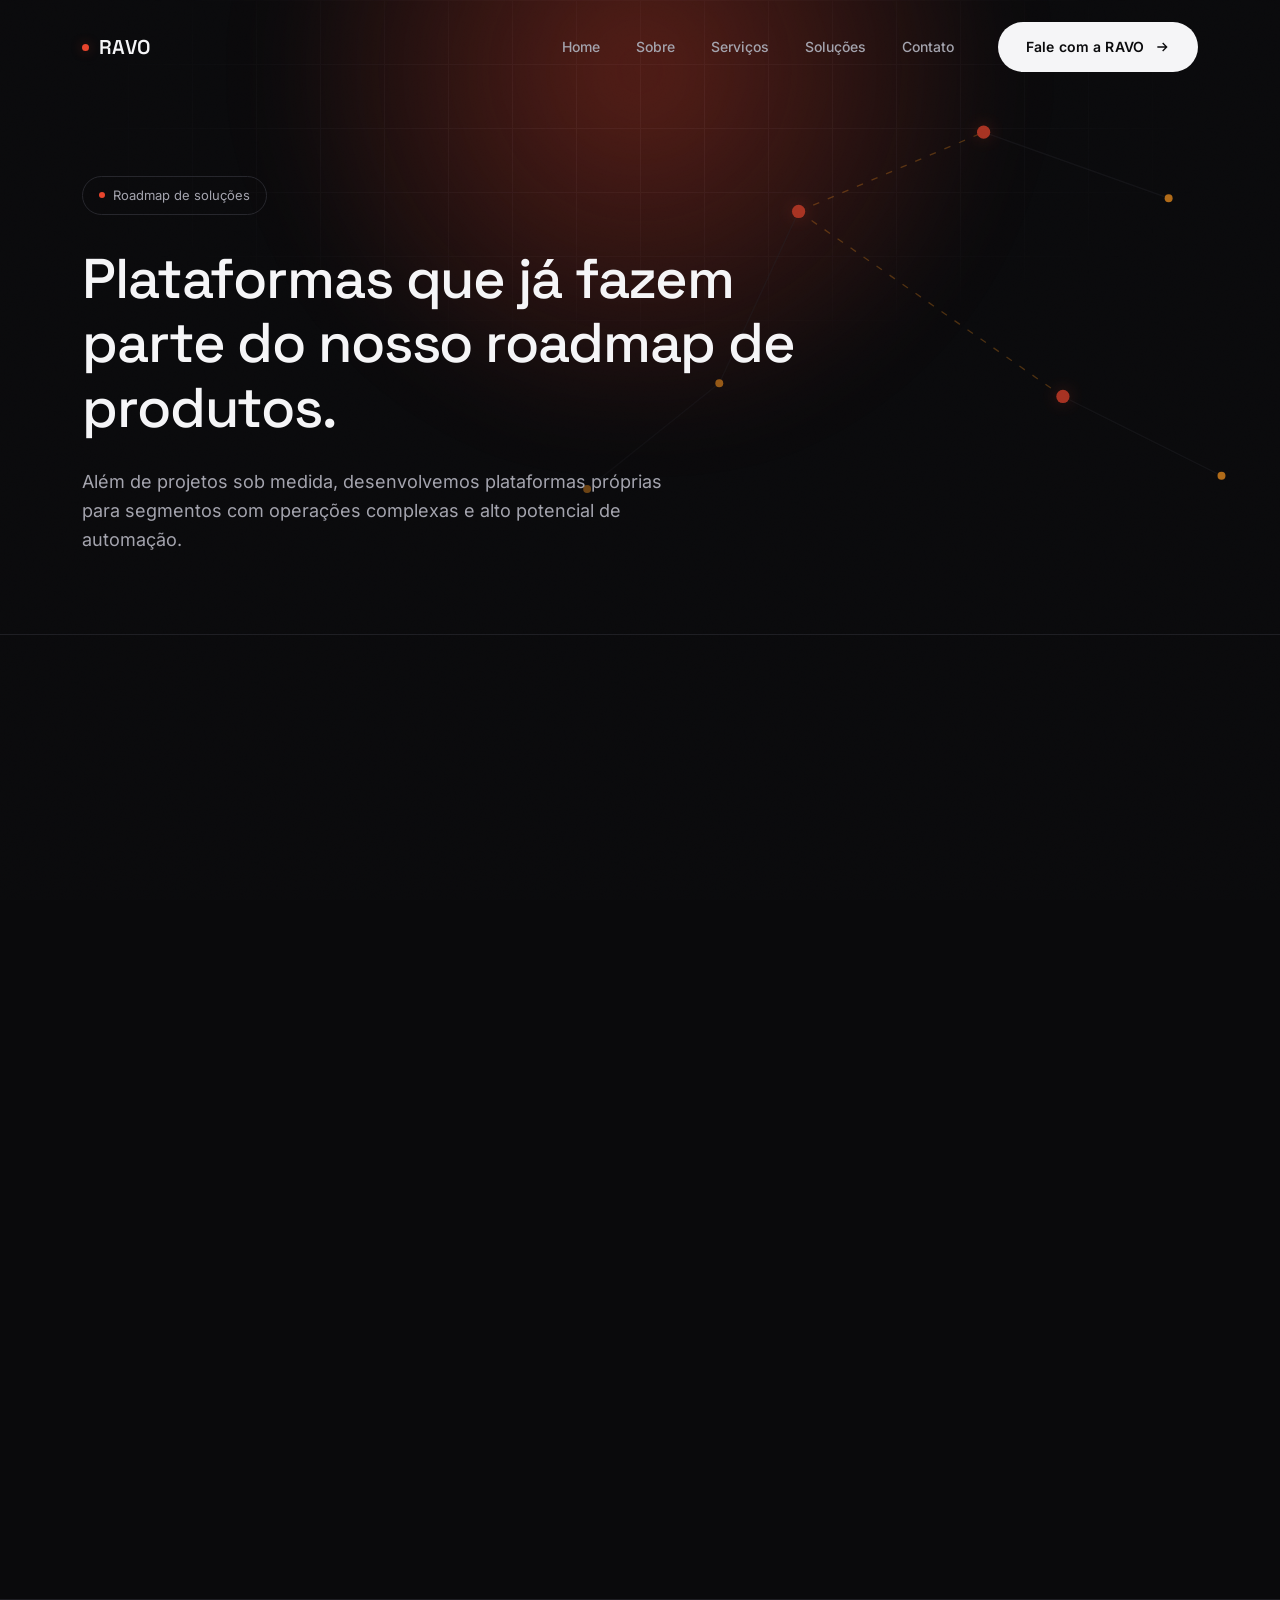
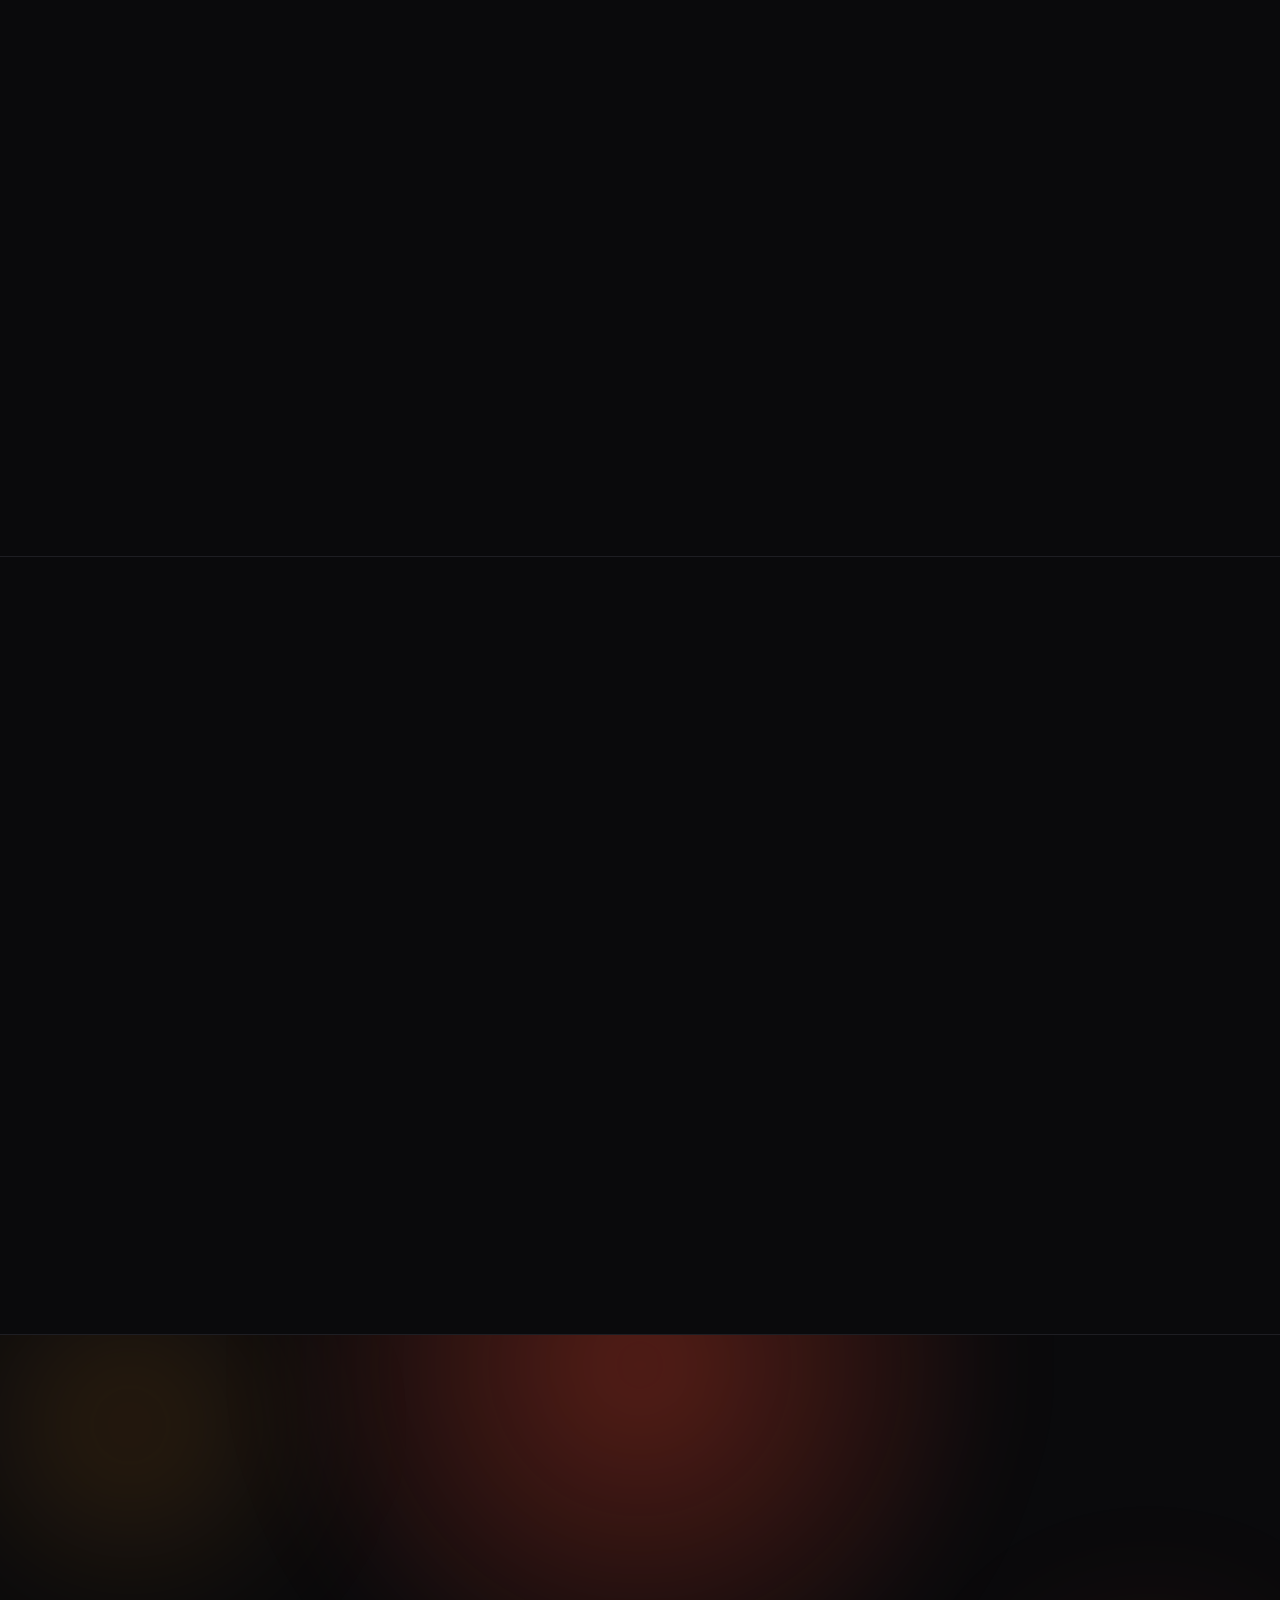
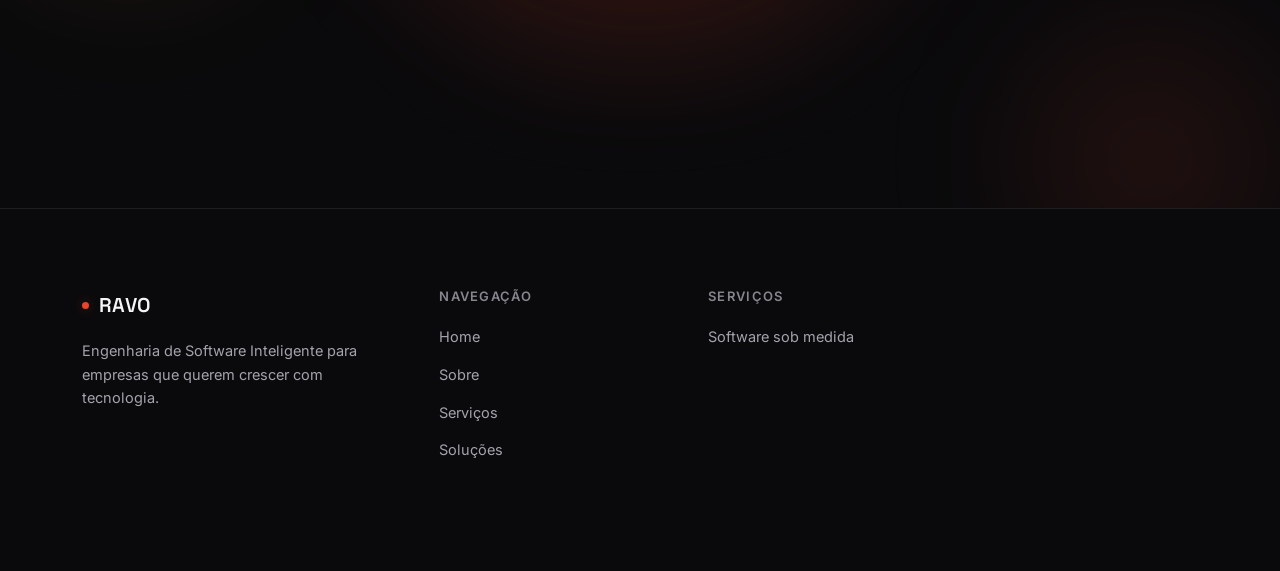
==== solucoes.html @ ee129178 "Correção ortográfica: Inteligência Artificial" ====
<!DOCTYPE html>
<html lang="pt-BR">
<head>
<meta charset="UTF-8">
<meta name="viewport" content="width=device-width, initial-scale=1.0">
<meta name="view-transition" content="same-origin">
<title>Soluções — RAVO</title>
<meta name="description" content="Plataforma Jurídica com IA, Plataforma de Auditoria de Jornada, Plataformas SaaS e Sistemas Corporativos — o roadmap de soluções da RAVO.">
<link rel="canonical" href="https://ravocompany.com.br/solucoes.html">
<link rel="icon" type="image/svg+xml" href="assets/images/favicon.svg">
<link rel="alternate icon" href="assets/images/favicon.ico">
<link rel="apple-touch-icon" href="assets/images/apple-touch-icon.png">
<link rel="manifest" href="site.webmanifest">
<meta name="theme-color" content="#E8442C">
<meta property="og:type" content="website">
<meta property="og:site_name" content="RAVO">
<meta property="og:url" content="https://ravocompany.com.br/solucoes.html">
<meta property="og:title" content="Soluções — RAVO">
<meta property="og:description" content="Plataforma Jurídica com IA, Plataforma de Auditoria de Jornada, Plataformas SaaS e Sistemas Corporativos — o roadmap de soluções da RAVO.">
<meta property="og:image" content="https://ravocompany.com.br/assets/images/og-image.png">
<meta property="og:image:width" content="1200">
<meta property="og:image:height" content="630">
<meta name="twitter:card" content="summary_large_image">
<meta name="twitter:title" content="Soluções — RAVO">
<meta name="twitter:description" content="Plataforma Jurídica com IA, Plataforma de Auditoria de Jornada, Plataformas SaaS e Sistemas Corporativos — o roadmap de soluções da RAVO.">
<meta name="twitter:image" content="https://ravocompany.com.br/assets/images/og-image.png">
<link rel="stylesheet" href="assets/css/styles.min.css">
<script type="application/ld+json">
{
  "@context": "https://schema.org",
  "@type": "Organization",
  "name": "RAVO",
  "url": "https://ravocompany.com.br/",
  "logo": "https://ravocompany.com.br/assets/images/favicon.svg",
  "description": "A RAVO é uma AI Software House que projeta, desenvolve e evolui plataformas digitais que aumentam produtividade, automatizam processos e geram vantagem competitiva.",
  "email": "sistema@ravocompany.com.br",
  "telephone": "+55-64-99964-9783",
  "areaServed": "BR"
}
</script>
</head>
<body>

<a href="#main-content" class="skip-link">Pular para o conteúdo</a>
<div class="grain" aria-hidden="true"></div>

<header class="header">
  <div class="container">
    <a href="index.html" class="logo"><span class="dot"></span>RAVO</a>
    <nav class="nav-desktop">
      <div class="nav-links">
        <a href="index.html">Home</a>
        <a href="sobre.html">Sobre</a>
        <a href="servicos.html">Serviços</a>
        <a href="solucoes.html">Soluções</a>
        <a href="contato.html">Contato</a>
      </div>
      <a href="contato.html" class="btn btn-primary">Fale com a RAVO
        <svg viewBox="0 0 24 24" fill="none" stroke="currentColor" stroke-width="2"><path d="M5 12h14M13 6l6 6-6 6"/></svg>
      </a>
    </nav>
    <button class="nav-toggle" id="nav-toggle" aria-label="Abrir menu" aria-expanded="false" aria-controls="nav-mobile-menu"><span></span><span></span><span></span></button>
  </div>
</header>

<nav class="nav-mobile" id="nav-mobile-menu" aria-label="Menu mobile">
  <a href="index.html">Home</a>
  <a href="sobre.html">Sobre</a>
  <a href="servicos.html">Serviços</a>
  <a href="solucoes.html">Soluções</a>
  <a href="contato.html">Contato</a>
  <a href="contato.html" class="btn btn-primary">Fale com a RAVO</a>
</nav>

<!-- ===== PAGE HERO ===== -->
<section class="hero page-hero" id="main-content">
  <div class="hero-grid"></div>
  <div class="hero-glow"></div>
  <svg class="hero-network" viewBox="0 0 1000 480" preserveAspectRatio="xMidYMid slice" aria-hidden="true">
    <g class="links">
      <line class="link-flow" x1="620" y1="160" x2="760" y2="100"/>
      <line class="link" x1="760" y1="100" x2="900" y2="150"/>
      <line class="link" x1="620" y1="160" x2="560" y2="290"/>
      <line class="link-flow" x1="620" y1="160" x2="820" y2="300"/>
      <line class="link" x1="820" y1="300" x2="940" y2="360"/>
      <line class="link" x1="560" y1="290" x2="460" y2="370"/>
    </g>
    <g class="nodes">
      <circle class="node" cx="900" cy="150" r="3" style="animation-delay:.5s"/>
      <circle class="node" cx="560" cy="290" r="3" style="animation-delay:1.2s"/>
      <circle class="node" cx="940" cy="360" r="3" style="animation-delay:.7s"/>
      <circle class="node" cx="460" cy="370" r="3" style="animation-delay:1.7s"/>
      <circle class="hub" cx="760" cy="100" r="5" style="animation-delay:.6s"/>
      <circle class="hub" cx="620" cy="160" r="5"/>
      <circle class="hub" cx="820" cy="300" r="5" style="animation-delay:1.9s"/>
    </g>
  </svg>
  <div class="container">
    <div class="hero-badge reveal is-visible"><span class="dot"></span>Roadmap de soluções</div>
    <h1 class="reveal is-visible">Plataformas que já fazem parte do nosso roadmap de produtos.</h1>
    <p class="reveal is-visible">Além de projetos sob medida, desenvolvemos plataformas próprias para segmentos com operações complexas e alto potencial de automação.</p>
  </div>
</section>

<!-- ===== PLATAFORMA JURÍDICA ===== -->
<section class="section" id="juridica">
  <div class="container">
    <div class="grid grid-2" style="align-items:start; gap:64px;">
      <div class="reveal">
        <div class="section-label">Plataforma Jurídica com IA</div>
        <h2 style="font-size:clamp(26px,3vw,38px); margin-bottom:20px; max-width:560px;">Leitura automática de intimações, classificação e controle de prazos.</h2>
        <p style="color:var(--text-muted); font-size:16.5px; line-height:1.8;">Sistema desenhado para escritórios jurídicos que lidam com alto volume de processos e prazos críticos. Um assistente inteligente lê, classifica e audita cada movimentação — reduzindo risco operacional e liberando tempo da equipe jurídica.</p>
        <p style="margin-top:20px; font-size:14px; color:var(--text-faint);">Em uso no escritório <strong style="color:var(--text-muted);">Thiago Carvalho Advogados Associados</strong>.</p>
      </div>
      <div class="reveal">
        <div class="mockup-window">
          <div class="mockup-bar">
            <span class="mockup-dot"></span><span class="mockup-dot"></span><span class="mockup-dot"></span>
            <span class="mockup-url">plataforma.ravocompany.com.br/processos</span>
          </div>
          <div class="mockup-body">
            <div class="mockup-stats">
              <div class="mockup-stat"><strong>128</strong><span>Processos monitorados</span></div>
              <div class="mockup-stat"><strong>7</strong><span>Prazos nas próximas 48h</span></div>
              <div class="mockup-stat"><strong>34</strong><span>Intimações lidas hoje</span></div>
            </div>
            <div class="mockup-table">
              <div class="mockup-row">
                <div class="mockup-row-main">
                  <strong>Processo nº 0012345-67.2026.8.09.0051</strong>
                  <span>Intimação — Audiência de conciliação</span>
                </div>
                <span class="mockup-status mockup-status--warning">Prazo em 3 dias</span>
              </div>
              <div class="mockup-row">
                <div class="mockup-row-main">
                  <strong>Processo nº 0034521-11.2025.8.09.0087</strong>
                  <span>Movimentação — Sentença publicada</span>
                </div>
                <span class="mockup-status mockup-status--done">Classificado automaticamente</span>
              </div>
              <div class="mockup-row">
                <div class="mockup-row-main">
                  <strong>Processo nº 0098765-43.2026.8.09.0134</strong>
                  <span>Despacho — Solicitação de documentos</span>
                </div>
                <span class="mockup-status mockup-status--neutral">Aguardando revisão</span>
              </div>
            </div>
          </div>
        </div>
        <p class="mockup-caption">Interface ilustrativa da Plataforma Jurídica com IA — dados fictícios, apenas para representar o fluxo real do produto.</p>
        <div class="pill-group" style="margin-top:20px;">
          <span class="pill">Leitura automática de intimações</span>
          <span class="pill">Classificação</span>
          <span class="pill">Auditoria</span>
          <span class="pill">Integração com sistemas jurídicos</span>
          <span class="pill">Assistente Inteligente</span>
          <span class="pill">Resumo de processos</span>
          <span class="pill">OCR</span>
          <span class="pill">Controle de prazos</span>
        </div>
      </div>
    </div>
  </div>
</section>

<!-- ===== AUDITORIA DE JORNADA ===== -->
<section class="section section--tight" id="jornada">
  <div class="container">
    <div class="grid grid-2" style="align-items:start; gap:64px;">
      <div class="grid grid-2 reveal" style="order:2;">
        <div class="card"><h3 style="font-size:16px;">Leitura de registros</h3></div>
        <div class="card"><h3 style="font-size:16px;">Análise de inconsistências</h3></div>
        <div class="card"><h3 style="font-size:16px;">Dashboards</h3></div>
        <div class="card"><h3 style="font-size:16px;">Alertas</h3></div>
        <div class="card"><h3 style="font-size:16px;">Indicadores</h3></div>
        <div class="card"><h3 style="font-size:16px;">Relatórios inteligentes</h3></div>
      </div>
      <div class="reveal">
        <div class="section-label">Plataforma de Auditoria de Jornada</div>
        <h2 style="font-size:clamp(26px,3vw,38px); margin-bottom:20px; max-width:560px;">Redução de riscos trabalhistas através da auditoria automatizada de jornadas.</h2>
        <p style="color:var(--text-muted); font-size:16.5px; line-height:1.8;">Sistema que lê registros de ponto, identifica inconsistências e consolida indicadores em dashboards — antecipando riscos trabalhistas antes que se tornem passivos.</p>
      </div>
    </div>
  </div>
</section>

<!-- ===== PLATAFORMAS SAAS + SISTEMAS CORPORATIVOS ===== -->
<section class="section" id="saas">
  <div class="container">
    <div class="section-head reveal">
      <div class="section-label">Produtos e projetos sob medida</div>
      <h2>Do produto escalável ao sistema desenhado para uma única operação.</h2>
    </div>
    <div class="grid grid-2">
      <div class="card reveal">
        <div class="card-icon">
          <svg viewBox="0 0 24 24" fill="none" stroke="currentColor" stroke-width="1.8"><rect x="3" y="4" width="18" height="14" rx="2"/><path d="M8 21h8M12 18v3"/></svg>
        </div>
        <h3>Plataformas SaaS</h3>
        <p>Desenvolvimento de produtos digitais escaláveis, desenhados para crescer em base de usuários e complexidade sem perder performance.</p>
      </div>
      <div class="card reveal">
        <div class="card-icon">
          <svg viewBox="0 0 24 24" fill="none" stroke="currentColor" stroke-width="1.8"><path d="M12 2L2 7l10 5 10-5-10-5z"/><path d="M2 17l10 5 10-5"/><path d="M2 12l10 5 10-5"/></svg>
        </div>
        <h3>Sistemas Corporativos</h3>
        <p>Projetos personalizados para empresas com processos e regras de negócio específicas, integrados à operação existente.</p>
      </div>
    </div>
  </div>
</section>

<!-- ===== CTA ===== -->
<section class="cta-band section">
  <div class="hero-glow" style="top:-320px;"></div>
  <div class="container">
    <h2 class="reveal">Sua empresa se encaixa em algum desses cenários?</h2>
    <p class="reveal">Vamos conversar sobre como adaptar uma dessas soluções — ou desenhar uma nova — para a sua operação.</p>
    <div class="cta-actions reveal">
      <a href="contato.html" class="btn btn-primary">Falar com a RAVO
        <svg viewBox="0 0 24 24" fill="none" stroke="currentColor" stroke-width="2"><path d="M5 12h14M13 6l6 6-6 6"/></svg>
      </a>
      <a href="servicos.html" class="btn btn-outline">Ver todos os serviços</a>
    </div>
  </div>
</section>

<footer class="footer">
  <div class="container">
    <div class="footer-top">
      <div class="footer-brand">
        <a href="index.html" class="logo"><span class="dot"></span>RAVO</a>
        <p>Engenharia de Software Inteligente para empresas que querem crescer com tecnologia.</p>
      </div>
      <div class="footer-col">
        <h4>Navegação</h4>
        <ul>
          <li><a href="index.html">Home</a></li>
          <li><a href="sobre.html">Sobre</a></li>
          <li><a href="servicos.html">Serviços</a></li>
          <li><a href="solucoes.html">Soluções</a></li>
        </ul>
      </div>
      <div class="footer-col">
        <h4>Serviços</h4>
        <ul>
          <li><a href="servicos.html#software">Software sob medida</a></li>
          <li><a href="servicos
---- assets/css/styles.min.css ----
@keyframes viewFadeOut{to{opacity:0;transform:translateY(-10px)}}@keyframes viewFadeIn{0%{opacity:0;transform:translateY(10px)}}@keyframes nodeFade{0%,to{opacity:.3}50%{opacity:.9}}@keyframes nodePulse{0%,to{opacity:.55;transform:scale(1)}50%{opacity:1;transform:scale(1.25)}}@keyframes dashFlow{to{stroke-dashoffset:-48}}@font-face{font-family:"Inter";font-style:normal;font-weight:400;font-display:swap;src:url(../fonts/inter-400.woff2)format("woff2")}@font-face{font-family:"Inter";font-style:normal;font-weight:500;font-display:swap;src:url(../fonts/inter-500.woff2)format("woff2")}@font-face{font-family:"Inter";font-style:normal;font-weight:600;font-display:swap;src:url(../fonts/inter-600.woff2)format("woff2")}@font-face{font-family:"Inter";font-style:normal;font-weight:700;font-display:swap;src:url(../fonts/inter-700.woff2)format("woff2")}@font-face{font-family:"Space Grotesk";font-style:normal;font-weight:500;font-display:swap;src:url(../fonts/space-grotesk-500.woff2)format("woff2")}@font-face{font-family:"Space Grotesk";font-style:normal;font-weight:600;font-display:swap;src:url(../fonts/space-grotesk-600.woff2)format("woff2")}@font-face{font-family:"Space Grotesk";font-style:normal;font-weight:700;font-display:swap;src:url(../fonts/space-grotesk-700.woff2)format("woff2")}:root{--bg:#0a0a0c;--bg-alt:#0f0f12;--surface:#16161a;--surface-2:#1c1c21;--border:#26262c;--border-soft:#1e1e23;--text:#f5f5f7;--text-muted:#a3a3ad;--text-faint:#86868f;--accent:#E8442C;--accent-2:#F7931E;--accent-soft:rgba(232, 68, 44, 0.12);--accent-glow:rgba(232, 68, 44, 0.35);--font-head:'Space Grotesk', 'Inter', sans-serif;--font-body:'Inter', sans-serif;--container:1180px;--radius:14px;--radius-sm:8px;--ease:cubic-bezier(0.16, 1, 0.3, 1)}*{margin:0;padding:0;box-sizing:border-box}html{scroll-behavior:smooth;color-scheme:dark}body{background:var(--bg);color:var(--text);font-family:var(--font-body);font-size:16px;line-height:1.6;-webkit-font-smoothing:antialiased;overflow-x:hidden}img,svg{display:block;max-width:100%}a,button{color:inherit}a{text-decoration:none}ul{list-style:none}button{font-family:inherit;cursor:pointer;border:0;background:0 0}h1,h2,h3,h4{font-family:var(--font-head);font-weight:500;line-height:1.15;letter-spacing:-.02em}::selection{background:var(--accent);color:#fff}.container{max-width:var(--container);margin:0 auto;padding:0 32px}.section{position:relative;padding:128px 0;border-top:1px solid var(--border-soft)}.section--tight{padding:88px 0}.section-label{display:inline-flex;align-items:center;gap:10px;font-size:13px;font-weight:600;letter-spacing:.12em;text-transform:uppercase;color:var(--accent-2);margin-bottom:20px}.nav-links a.active::after,.section-label::before{content:"";width:22px;height:1px;background:var(--accent)}.section-head{max-width:680px;margin-bottom:64px}.section-head h2{font-size:clamp(28px,3.4vw,42px);margin-bottom:20px}.section-head p{font-size:17px;max-width:560px}.eyebrow,.section-head p{color:var(--text-muted)}.btn{display:inline-flex;align-items:center;gap:10px;padding:14px 28px;border-radius:999px;font-size:14px;font-weight:600;letter-spacing:.01em;transition:all .35s var(--ease);white-space:nowrap}.btn-primary{position:relative;background:var(--text);color:#0a0a0c;overflow:hidden}.btn-primary::after{content:"";position:absolute;top:0;left:-60%;width:40%;height:100%;background:linear-gradient(120deg,transparent,rgba(255,255,255,.55),transparent);transform:skewX(-20deg);transition:left .65s var(--ease)}.btn-primary:hover::after{left:130%}.btn-primary:hover{background:var(--accent);color:#0a0a0c;transform:translateY(-2px)}.btn-outline{border:1px solid var(--border);color:var(--text)}.btn-outline:hover{border-color:var(--accent);background:var(--accent-soft);transform:translateY(-2px)}.btn-ghost,.nav-links a{color:var(--text-muted);font-size:14px;font-weight:500}.btn-ghost:hover,.footer-col a:hover,.nav-links a.active,.nav-links a:hover{color:var(--text)}.btn svg{width:16px;height:16px;transition:transform .35s var(--ease)}.btn:hover svg{transform:translateX(3px)}.header{position:fixed;top:0;left:0;right:0;z-index:100;padding:22px 0;transition:all .4s var(--ease);border-bottom:1px solid transparent}.header.is-scrolled{background:rgba(10,10,12,.85);backdrop-filter:blur(16px);-webkit-backdrop-filter:blur(16px);border-bottom:1px solid var(--border-soft);padding:16px 0}.header .container{justify-content:space-between}.header .container,.logo,.nav-desktop{display:flex;align-items:center}.logo{gap:10px;font-family:var(--font-head);font-size:20px;font-weight:600;letter-spacing:.02em}.logo .dot{width:7px;height:7px;border-radius:50%;background:var(--accent);box-shadow:0 0 12px var(--accent-glow)}.nav-desktop{gap:44px}.nav-links{display:flex;gap:36px}.nav-links a{transition:color .25s var(--ease);position:relative}.nav-links a.active::after{position:absolute;bottom:-6px;left:0;width:100%}.nav-toggle{display:none;flex-direction:column;gap:5px;z-index:200}.nav-toggle span{width:22px;height:1.5px;background:var(--text);transition:all .3s var(--ease)}.nav-toggle.is-active{z-index:250}.nav-toggle.is-active span:nth-child(1){transform:translateY(6.5px) rotate(45deg)}.nav-toggle.is-active span:nth-child(2){opacity:0}.nav-toggle.is-active span:nth-child(3){transform:translateY(-6.5px) rotate(-45deg)}.nav-mobile{position:fixed;inset:0;background:var(--bg);z-index:150;display:flex;flex-direction:column;justify-content:center;padding:32px;transform:translateY(-100%);visibility:hidden;transition:transform .5s var(--ease),visibility 0s linear .5s}.nav-mobile.is-open{transform:translateY(0);visibility:visible;transition:transform .5s var(--ease),visibility 0s linear 0s}.hero-stat strong,.nav-mobile a{display:block;font-family:var(--font-head)}.nav-mobile a{font-size:32px;padding:14px 0;border-bottom:1px solid var(--border-soft);color:var(--text)}.nav-mobile .btn{margin-top:32px;align-self:flex-start}.hero{position:relative;padding:200px 0 120px;overflow:hidden}.hero-grid{position:absolute;inset:0;background-image:linear-gradient(to right,var(--border-soft) 1px,transparent 1px),linear-gradient(to bottom,var(--border-soft) 1px,transparent 1px);background-size:64px 64px;mask-image:radial-gradient(ellipse 60% 50%at 50% 20%,#000 10%,transparent 75%);-webkit-mask-image:radial-gradient(ellipse 60% 50%at 50% 20%,#000 10%,transparent 75%);opacity:.6}.card::before,.hero-glow{position:absolute;pointer-events:none}.hero-glow{top:-280px;left:50%;transform:translateX(-50%);width:900px;height:700px;background:radial-gradient(circle,var(--accent-glow) 0%,transparent 65%);filter:blur(40px)}.hero-content{position:relative;max-width:880px}.hero-badge{display:inline-flex;align-items:center;gap:8px;padding:8px 16px;border:1px solid var(--border);border-radius:999px;font-size:13px;color:var(--text-muted);margin-bottom:32px}.hero-badge .dot{width:6px;height:6px;border-radius:50%;background:var(--accent)}.hero h1{font-size:clamp(38px,5.6vw,74px);margin-bottom:28px}.hero h1 em{font-style:normal;color:var(--accent-2)}.hero-lede{font-size:19px;color:var(--text-muted);max-width:620px;margin-bottom:44px}.card ul,.hero-actions{display:flex;flex-wrap:wrap}.hero-actions{align-items:center;gap:20px;margin-bottom:80px}.hero-stats{position:relative;display:grid;grid-template-columns:repeat(4,1fr);gap:1px;background:var(--border-soft);border:1px solid var(--border-soft);border-radius:var(--radius);overflow:hidden}.hero-stat{background:var(--bg-alt);padding:26px 24px}.hero-stat strong{font-size:30px;margin-bottom:4px}.hero-stat span{font-size:13px;color:var(--text-faint)}.grid{display:grid;gap:24px}.grid-2{grid-template-columns:repeat(2,1fr)}.grid-3{grid-template-columns:repeat(3,1fr)}.grid-4{grid-template-columns:repeat(4,1fr)}.card,.card ul li{border:1px solid var(--border)}.card{background:var(--surface);border-radius:var(--radius);padding:36px;transition:all .4s var(--ease);display:flex;flex-direction:column;overflow:hidden}.card::before{content:"";inset:0;background:radial-gradient(320px circle at var(--mx, 50%) var(--my, 50%),rgba(247,147,30,.14),transparent 70%);opacity:0;transition:opacity .4s var(--ease)}.card:hover{border-color:var(--accent);background:var(--surface-2);transform:translateY(-4px)}.card:hover::before,.client-card:hover::before{opacity:1}.card,.card>*{position:relative}.card-icon{width:44px;height:44px;display:flex;align-items:center;justify-content:center;border-radius:10px;background:var(--accent-soft);color:var(--accent-2);margin-bottom:24px}.card-icon svg{width:22px;height:22px}.card h3{font-size:19px;margin-bottom:12px}.card p,.row p{color:var(--text-muted)}.card p{font-size:15px;margin-bottom:16px}.card ul{gap:8px;margin-top:auto}.card ul li{font-size:12.5px;color:var(--text-faint);padding:5px 11px;border-radius:999px}.rows{position:relative;border-top:1px solid var(--border-soft)}.row{display:grid;grid-template-columns:90px 1fr 1fr;gap:32px;padding:40px 0;border-bottom:1px solid var(--border-soft);transition:background .3s var(--ease)}.row:hover{background:var(--bg-alt)}.rows::before{content:"";position:absolute;left:19px;top:4px;bottom:4px;width:1px;background:linear-gradient(to bottom,transparent,var(--border) 8%,var(--border) 92%,transparent)}.field input,.field select,.field textarea,.row-index{background:var(--surface);border:1px solid var(--border)}.row-index{position:relative;z-index:2;width:40px;height:40px;display:flex;align-items:center;justify-content:center;font-family:var(--font-head);font-size:14px;color:var(--accent-2);border-radius:50%;transition:all .35s var(--ease)}.row:hover .row-index{border-color:var(--accent);box-shadow:0 0 0 5px var(--accent-soft);transform:scale(1.05)}.row h3{font-size:21px;margin-bottom:4px}.row p{font-size:15.5px}.questions{display:grid;grid-template-columns:repeat(2,1fr);gap:1px;background:var(--border-soft);border:1px solid var(--border-soft);border-radius:var(--radius);overflow:hidden}.question,.quote-block p{font-family:var(--font-head)}.question{background:var(--bg-alt);padding:32px 36px;font-size:19px;display:flex;align-items:flex-start;gap:16px}.contact-info-item a:hover,.question span{color:var(--accent-2)}.quote-block{max-width:780px}.quote-block p{font-size:clamp(22px,2.6vw,32px);line-height:1.45;color:var(--text)}.quote-block p+p{margin-top:28px;font-family:var(--font-body);font-size:17px;line-height:1.7}.pill-group{display:flex;flex-wrap:wrap;gap:10px}.cta-band p,.field label,.footer-col a,.pill,.quote-block p+p{color:var(--text-muted)}.pill{padding:8px 16px;border:1px solid var(--border);border-radius:999px;font-size:13.5px;transition:all .3s var(--ease)}.pill:hover{border-color:var(--accent);color:var(--text)}.cta-band{position:relative;text-align:center;padding:110px 0;overflow:hidden}.cta-band::after,.cta-band::before{content:"";position:absolute;border-radius:50%;filter:blur(60px);pointer-events:none;z-index:0}.cta-band::before{width:420px;height:420px;background:radial-gradient(circle,rgba(247,147,30,.16),transparent 70%);top:-120px;left:-80px}.cta-band::after{width:380px;height:380px;background:radial-gradient(circle,rgba(232,68,44,.14),transparent 70%);bottom:-140px;right:-60px}.cta-band .container{position:relative;z-index:1}.cta-band h2{font-size:clamp(30px,4vw,48px);max-width:720px;margin:0 auto 24px}.cta-band p{font-size:17px;margin-bottom:40px}.cta-actions{display:flex;justify-content:center;gap:20px;flex-wrap:wrap}.footer{border-top:1px solid var(--border-soft);padding:80px 0 32px}.footer-top{display:grid;grid-template-columns:1.4fr repeat(3,1fr);gap:48px;padding-bottom:64px}.footer-brand p,.page-hero p{color:var(--text-muted);font-size:14.5px;margin-top:18px;max-width:280px}.footer-bottom,.footer-col h4{font-size:13px;color:var(--text-faint)}.footer-col h4{text-transform:uppercase;letter-spacing:.1em;margin-bottom:20px;font-weight:600;font-family:var(--font-body)}.footer-col ul li{margin-bottom:12px}.footer-col a{font-size:14.5px;transition:color .25s var(--ease)}.footer-bottom{display:flex;justify-content:space-between;align-items:center;padding-top:32px;border-top:1px solid var(--border-soft);flex-wrap:wrap;gap:12px}.page-hero{padding:176px 0 80px;border-top:none}.page-hero h1{font-size:clamp(34px,4.6vw,56px);max-width:760px}.page-hero p{font-size:18px;max-width:600px;margin-top:24px}.reveal{opacity:0;transform:translateY(24px);transition:opacity .8s var(--ease),transform .8s var(--ease)}.reveal.is-visible{opacity:1;transform:translateY(0)}.form-grid{display:grid;grid-template-columns:1fr 1fr;gap:20px}.field{display:flex;flex-direction:column;gap:8px;margin-bottom:20px}.field.full{grid-column:1/-1}.field label{font-size:13px;font-weight:500}.field input,.field select,.field textarea{border-radius:var(--radius-sm);padding:14px 16px;color:var(--text);font-family:var(--font-body);font-size:15px;transition:border-color .3s var(--ease)}.field input:focus,.field select:focus,.field textarea:focus{outline:0;border-color:var(--accent)}.field textarea{resize:vertical;min-height:120px}.contact-info-item h4,.form-note{font-size:13px;color:var(--text-faint)}.form-note{margin-top:12px}.contact-info{display:flex;flex-direction:column;gap:28px}.contact-info-item h4{text-transform:uppercase;letter-spacing:.1em;margin-bottom:8px}.contact-info-item a,.contact-info-item p{font-size:17px;font-family:var(--font-head)}@media (max-width:980px){.grid-3,.grid-4{grid-template-columns:repeat(2,1fr)}.footer-top{grid-template-columns:1fr 1fr;row-gap:40px}.questions{grid-template-columns:1fr}.hero-stats{grid-template-columns:repeat(2,1fr)}.form-grid{grid-template-columns:1fr}}@media (max-width:720px){.nav-desktop{display:none}.nav-toggle{display:flex}.grid-2,.grid-3,.grid-4,.row{grid-template-columns:1fr}.row{gap:10px}.section{padding:88px 0}.hero{padding:160px 0 80px}.footer-top{grid-template-columns:1fr;gap:36px}.footer-bottom{flex-direction:column;align-items:flex-start}.container{padding:0 22px}}@media (prefers-reduced-motion:no-preference){::view-transition-old(root){animation:viewFadeOut .32s ease both}::view-transition-new(root){animation:viewFadeIn .42s ease both}}.grain,.hero-network{inset:0;pointer-events:none}.grain{position:fixed;z-index:250;opacity:.035;mix-blend-mode:overlay;background-image:url("data:image/svg+xml;utf8,<svg xmlns='http://www.w3.org/2000/svg' width='140' height='140'><filter id='n'><feTurbulence type='fractalNoise' baseFrequency='0.85' numOctaves='2' stitchTiles='stitch'/></filter><rect width='100%25' height='100%25' filter='url(%23n)'/></svg>");background-size:180px 180px}.hero-network{position:absolute;width:100%;height:100%;opacity:.7;mask-image:linear-gradient(to left,#000 35%,transparent 82%);-webkit-mask-image:linear-gradient(to left,#000 35%,transparent 82%)}.hero-network .node{fill:var(--accent-2);animation:nodeFade 4.5s ease-in-out infinite}.hero-network .hub{fill:var(--accent);filter:drop-shadow(0 0 6px var(--accent-glow));animation:nodePulse 3.2s ease-in-out infinite;transform-box:fill-box;transform-origin:center}.hero-network .link{stroke:var(--border);stroke-width:1;opacity:.5}.hero-network .link-flow{stroke:var(--accent-2);stroke-width:1;stroke-dasharray:5 7;opacity:.4;animation:dashFlow 3s linear infinite}@media (max-width:980px){.hero-network{display:none}}:focus-visible{outline:2px solid var(--accent);outline-offset:3px;border-radius:2px}.skip-link{position:fixed;top:-60px;left:16px;z-index:300;background:var(--text);color:#0a0a0c;padding:12px 20px;border-radius:8px;font-size:14px;font-weight:600;transition:top .25s var(--ease)}.skip-link:focus{top:16px}.whatsapp-float{position:fixed;bottom:28px;right:28px;width:56px;height:56px;display:flex;align-items:center;justify-content:center;background:var(--surface);border:1px solid var(--border);border-radius:50%;box-shadow:0 12px 32px rgba(0,0,0,.45);z-index:90;transition:all .35s var(--ease)}.whatsapp-float svg{width:25px;height:25px;color:var(--accent-2);transition:color .35s var(--ease)}.whatsapp-float:focus-visible,.whatsapp-float:hover{background:var(--accent);border-color:var(--accent);transform:translateY(-4px);box-shadow:0 16px 40px var(--accent-glow)}.whatsapp-float:focus-visible svg,.whatsapp-float:hover svg{color:#fff}@media (max-width:720px){.whatsapp-float{bottom:20px;right:20px;width:52px;height:52px}}.client-card{position:relative;display:grid;grid-template-columns:1.1fr 1fr;gap:0;background:var(--surface);border:1px solid var(--border);border-radius:var(--radius);overflow:hidden}.client-card::before{content:"";position:absolute;inset:0;background:radial-gradient(420px circle at var(--mx, 30%) var(--my, 50%),rgba(247,147,30,.1),transparent 70%);opacity:0;transition:opacity .4s var(--ease);pointer-events:none;z-index:0}.client-card-aside,.client-card-main{position:relative;z-index:1}.client-card-main{padding:48px}.client-tag{display:inline-flex;align-items:center;gap:8px;font-size:12.5px;font-weight:600;letter-spacing:.08em;text-transform:uppercase;color:var(--accent-2);margin-bottom:18px}.client-name,.mockup-stat strong{font-family:var(--font-head);font-size:24px;margin-bottom:6px}.client-segment{font-size:14px;color:var(--text-faint);margin-bottom:24px}.client-card-main p{color:var(--text-muted);font-size:16px;line-height:1.8}.client-card-aside{background:var(--bg-alt);border-left:1px solid var(--border);padding:48px;display:flex;flex-direction:column;justify-content:center;gap:18px}.client-card-aside .pill{align-self:flex-start}@media (max-width:860px){.client-card{grid-template-columns:1fr}.client-card-aside{border-left:none;border-top:1px solid var(--border)}}.mockup-window{background:var(--surface);border:1px solid var(--border);border-radius:var(--radius);overflow:hidden;box-shadow:0 24px 60px rgba(0,0,0,.35)}.mockup-bar{display:flex;align-items:center;gap:8px;padding:14px 18px;background:var(--bg-alt);border-bottom:1px solid var(--border-soft)}.mockup-dot{width:9px;height:9px;border-radius:50%;background:var(--border)}.mockup-url{margin-left:10px;font-family:var(--font-body);font-size:12.5px;color:var(--text-faint);background:var(--surface);border:1px solid var(--border-soft);border-radius:999px;padding:4px 14px}.mockup-body{padding:24px}.mockup-stats{display:grid;grid-template-columns:repeat(3,1fr);gap:1px;background:var(--border-soft);border:1px solid var(--border-soft);border-radius:var(--radius-sm);overflow:hidden;margin-bottom:20px}.mockup-stat{background:var(--bg-alt);padding:16px 18px}.mockup-stat strong{display:block;font-size:22px;color:var(--text);margin-bottom:2px}.mockup-row-main span,.mockup-stat span{font-size:12px;color:var(--text-faint)}.mockup-table{display:flex;flex-direction:column;gap:10px}.mockup-row{display:flex;align-items:center;justify-content:space-between;gap:16px;padding:14px 16px;background:var(--bg-alt);border:1px solid var(--border-soft);border-radius:var(--radius-sm)}.mockup-row-main{display:flex;flex-direction:column;gap:3px;min-width:0}.mockup-row-main strong{font-size:13.5px;font-family:var(--font-body);font-weight:600;color:var(--text);white-space:nowrap;overflow:hidden;text-overflow:ellipsis}.mockup-row-main span{font-size:12.5px}.mockup-status{flex-shrink:0;font-size:11.5px;font-weight:600;padding:5px 12px;border-radius:999px;white-space:nowrap}.mockup-status--warning{color:var(--accent-2);background:var(--accent-soft)}.mockup-status--done{color:#3ecf6e;background:rgba(62,207,110,.12)}.mockup-status--neutral{color:var(--text-faint);background:var(--surface-2);border:1px solid var(--border)}.mockup-caption{margin-top:14px;font-size:12.5px;color:var(--text-faint);font-style:italic}@media (max-width:720px){.mockup-stats{grid-template-columns:1fr}.mockup-row{flex-direction:column;align-items:flex-start}}.compare-table{border:1px solid var(--border-soft);border-radius:var(--radius);overflow:hidden}.compare-row{display:grid;grid-template-columns:200px 1fr 1fr;border-bottom:1px solid var(--border-soft)}.compare-row:last-child{border-bottom:none}.compare-row--head{background:var(--bg-alt);font-family:var(--font-head);font-size:12.5px;font-weight:600;text-transform:uppercase;letter-spacing:.06em}.compare-row--head .compare-col-ravo{color:var(--accent-2)}.compare-row--head .compare-col-other{color:var(--text-faint)}.compare-aspect,.compare-col-other,.compare-col-ravo{display:flex;align-items:center;border-right:1px solid var(--border-soft)}.compare-aspect{padding:18px 20px;color:var(--text-faint);font-size:13.5px}.compare-col-other,.compare-col-ravo{padding:18px 24px;font-size:15px}.compare-col-other{color:var(--text-muted);border-right:none}.compare-col-ravo{color:var(--text);background:var(--accent-soft);font-weight:500}@media (max-width:720px){.compare-row--head{display:none}.compare-row{grid-template-columns:1fr}.compare-aspect{font-weight:600;color:var(--text)}.compare-aspect,.compare-col-other,.compare-col-ravo{border-right:none;border-bottom:1px solid var(--border-soft)}.compare-col-ravo::before{content:"RAVO — ";color:var(--accent-2);font-weight:600}.compare-col-other::before{content:"Tradicional — ";color:var(--text-faint);font-weight:600}}
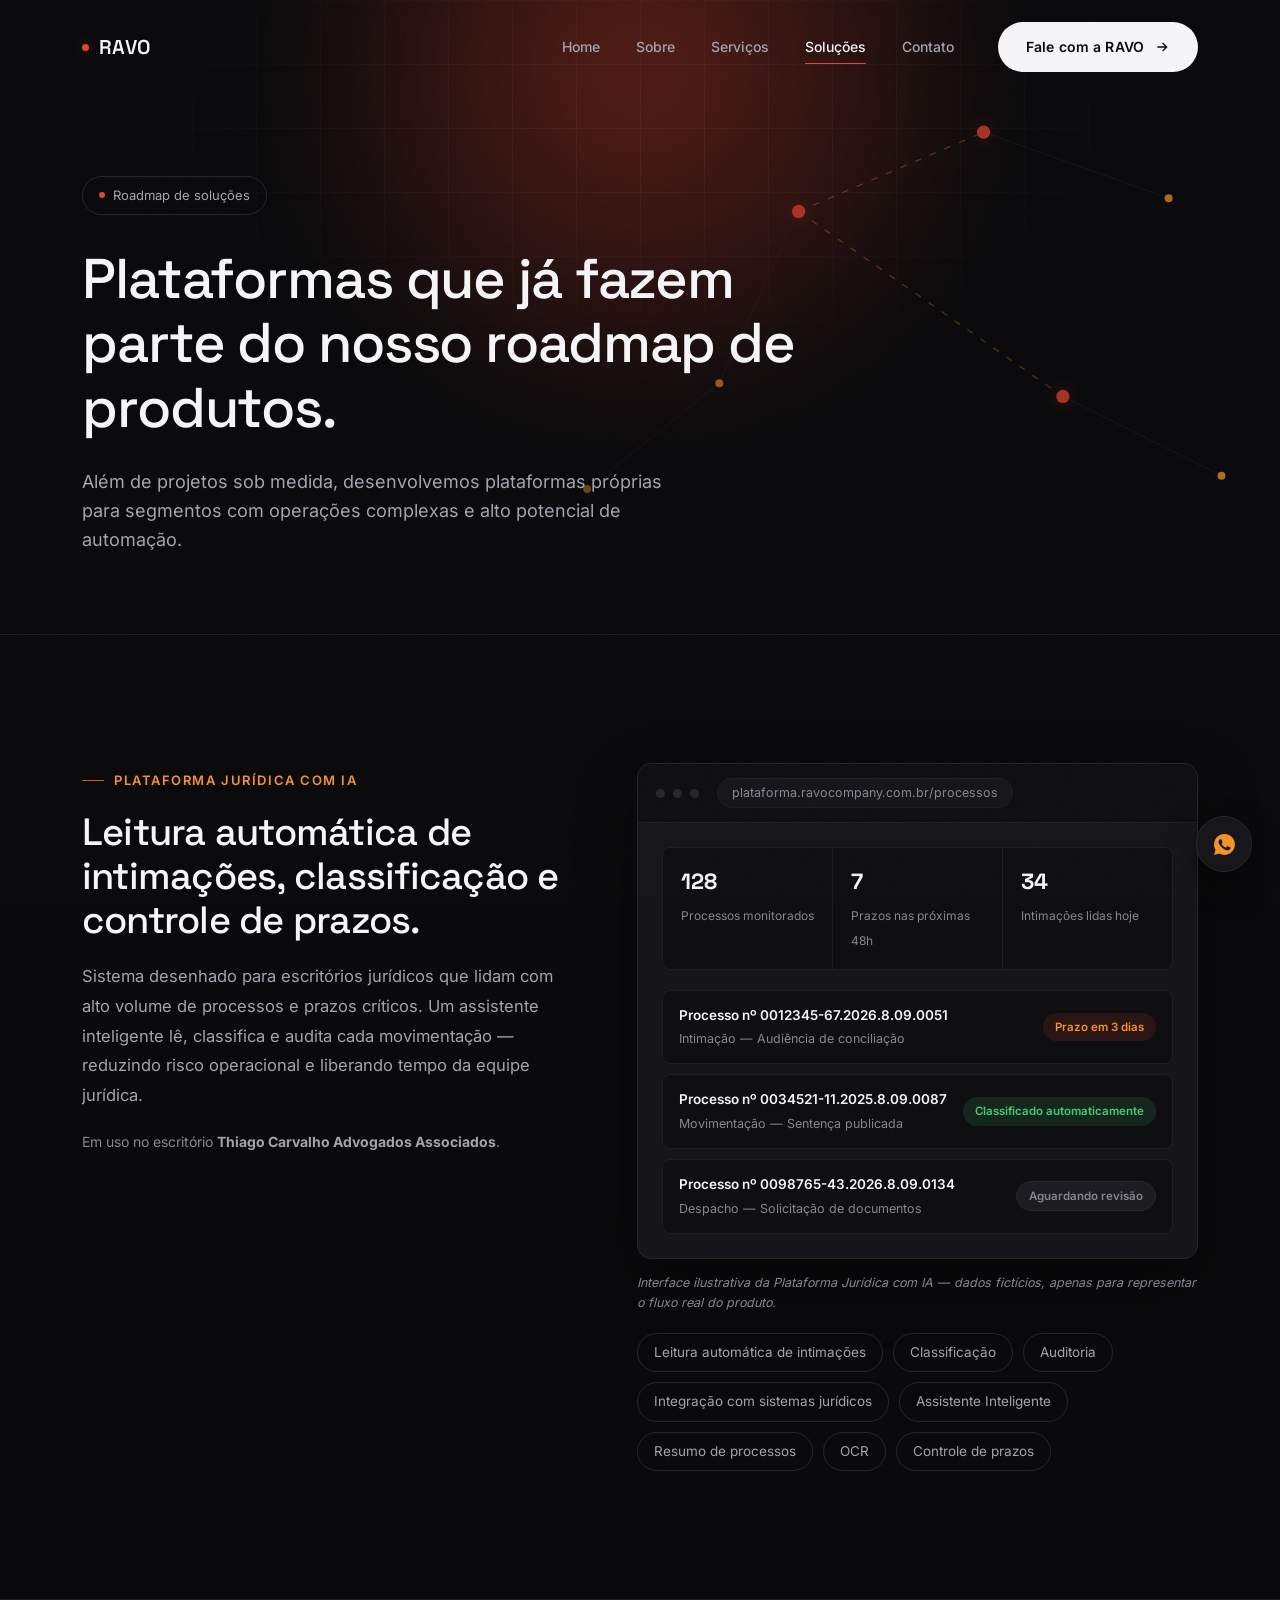
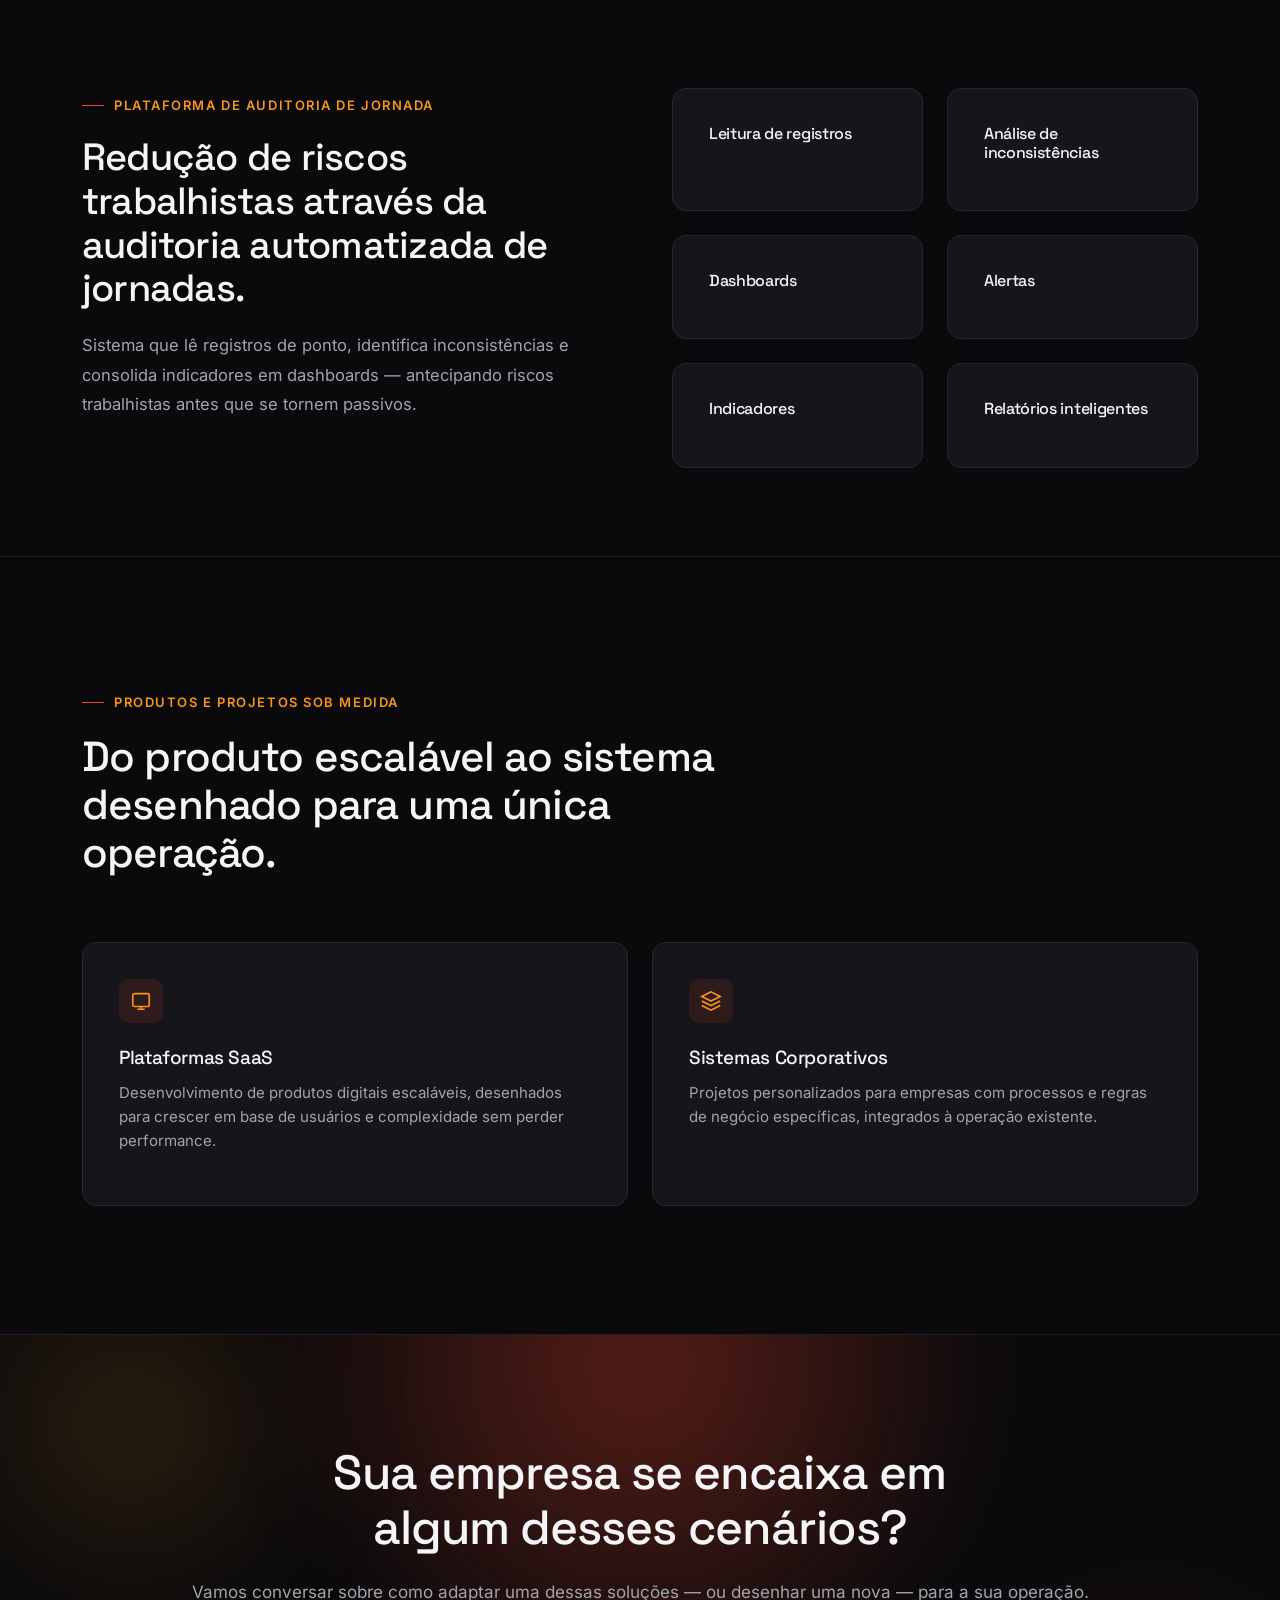
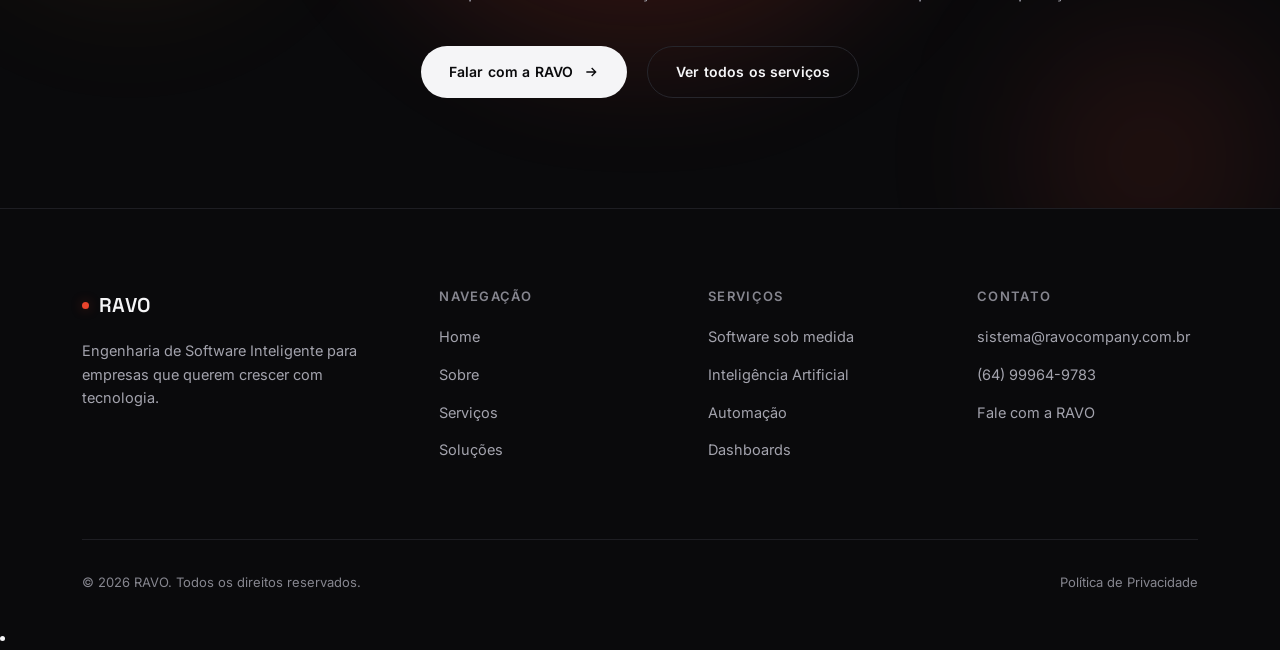
==== commit 2dd62cb6: "fix: corrige index.html e solucoes.html truncados (faltava footer completo, botao WhatsApp e script." ====
--- a/solucoes.html
+++ b/solucoes.html
@@ -247,4 +247,33 @@
         <h4>Serviços</h4>
         <ul>
           <li><a href="servicos.html#software">Software sob medida</a></li>
+          <li><a href="servicos.html#ia">Inteligência Artificial</a></li>
+          <li><a href="servicos.html#automacao">Automação</a></li>
+          <li><a href="servicos.html#dashboards">Dashboards</a></li>
+        </ul>
+      </div>
+      <div class="footer-col">
+        <h4>Contato</h4>
+        <ul>
+          <li><a href="mailto:sistema@ravocompany.com.br">sistema@ravocompany.com.br</a></li>
+          <li><a href="tel:+5564999649783">(64) 99964-9783</a></li>
+          <li><a href="contato.html">Fale com a RAVO</a></li>
+        </ul>
+      </div>
+    </div>
+    <div class="footer-bottom">
+      <span>© 2026 RAVO. Todos os direitos reservados.</span>
+      <span><a href="privacidade.html" style="color:var(--text-faint);">Política de Privacidade</a></span>
+    </div>
+  </div>
+</footer>
+
+<a href="https://wa.me/5564999649783?text=Ol%C3%A1%2C%20vim%20pelo%20site%20da%20RAVO%20e%20gostaria%20de%20saber%20mais." class="whatsapp-float" target="_blank" rel="noopener" aria-label="Falar com a RAVO no WhatsApp">
+  <svg viewBox="0 0 24 24" fill="currentColor" aria-hidden="true"><path d="M12.001 2C6.478 2 2 6.477 2 12c0 1.85.499 3.583 1.37 5.073L2 22l5.064-1.327A9.953 9.953 0 0012.001 22C17.524 22 22 17.523 22 12S17.524 2 12.001 2zm5.475 14.163c-.232.652-1.15 1.204-1.884 1.363-.501.106-1.155.19-3.359-.72-2.82-1.166-4.633-4.028-4.775-4.215-.137-.187-1.15-1.53-1.15-2.919 0-1.389.73-2.072.988-2.355.259-.283.564-.354.752-.354.187 0 .376.002.54.01.173.008.406-.066.635.484.232.56.79 1.933.86 2.074.07.14.117.304.023.49-.093.187-.14.303-.28.467-.14.164-.294.366-.42.492-.14.14-.286.293-.123.575.163.283.726 1.198 1.559 1.94 1.071.955 1.973 1.251 2.256 1.391.283.14.448.117.612-.07.164-.187.7-.815.887-1.095.187-.28.375-.234.632-.14.259.093 1.634.771 1.914.911.28.14.467.21.536.327.07.117.07.677-.163 1.329z"/></svg>
+</a>
+
+<script src="assets/js/script.min.js"></script>
+</body>
+</html>
+
           <li><a href="servicos
